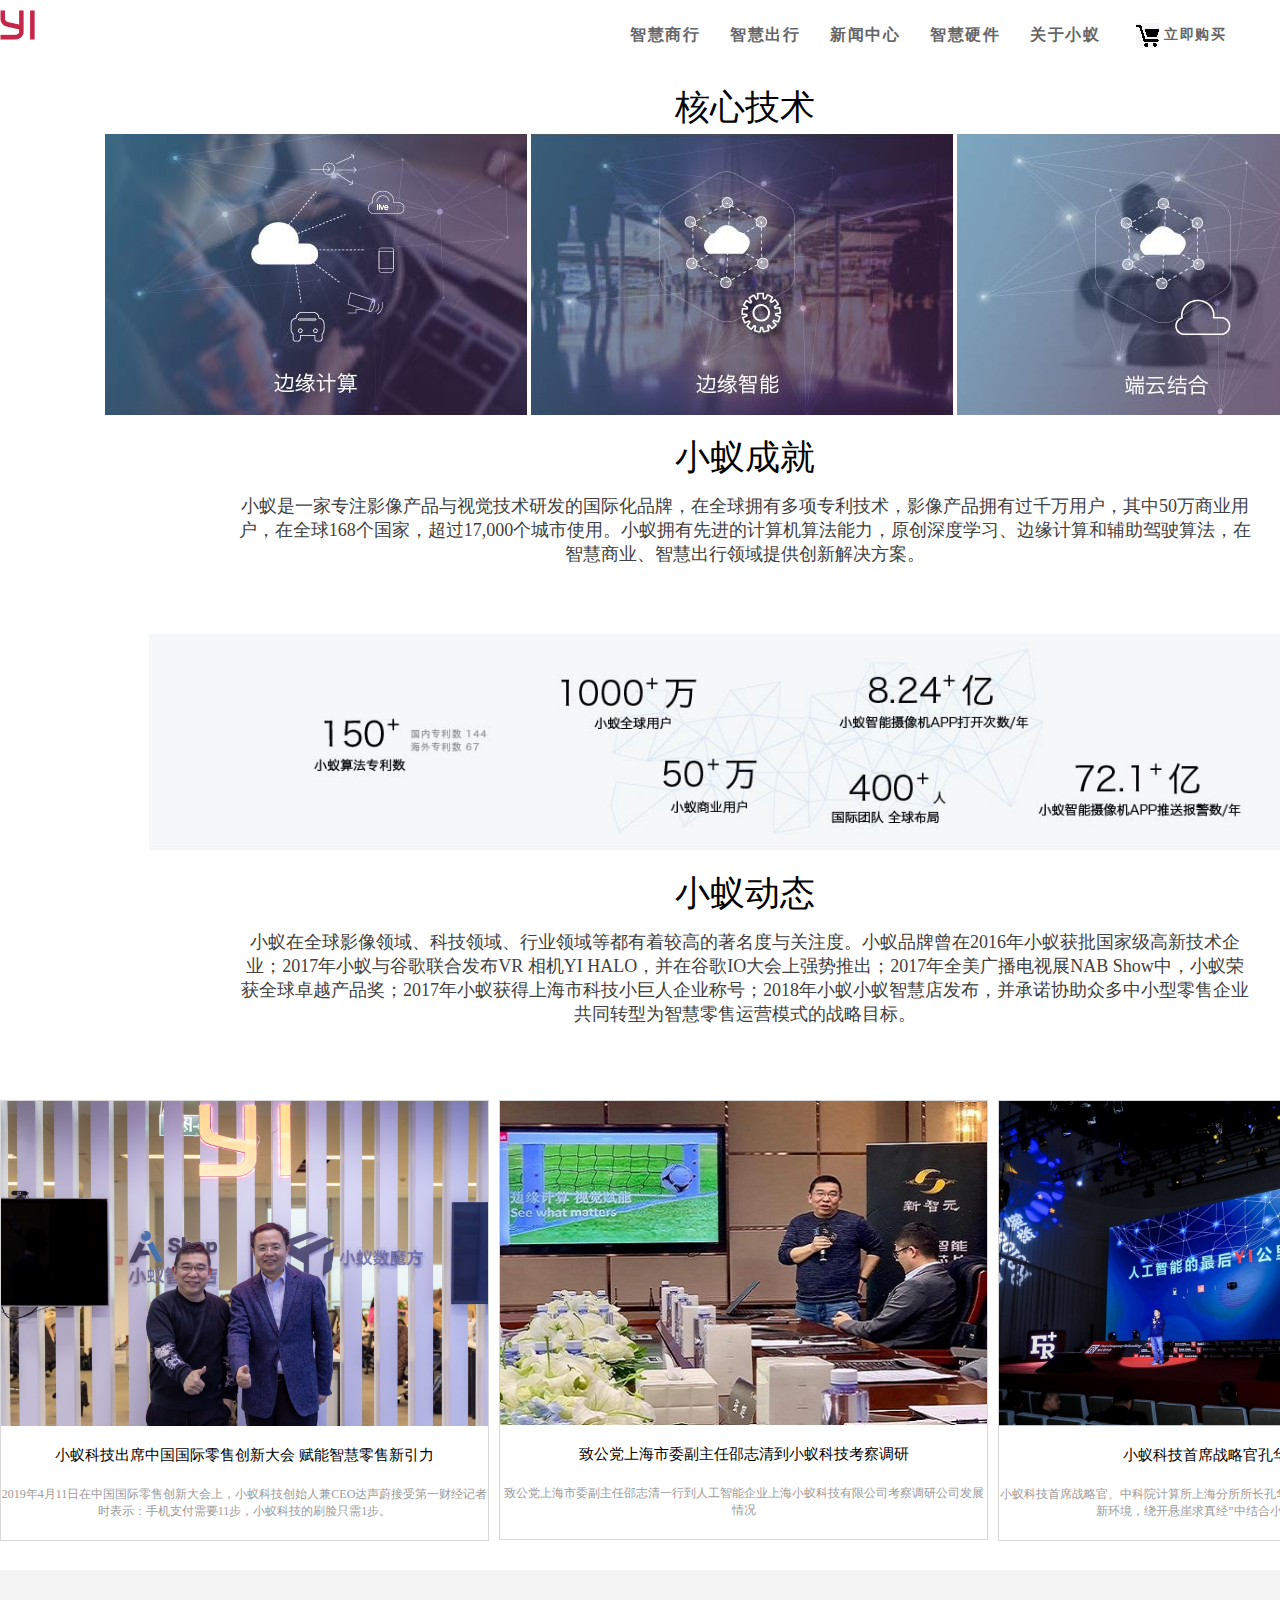
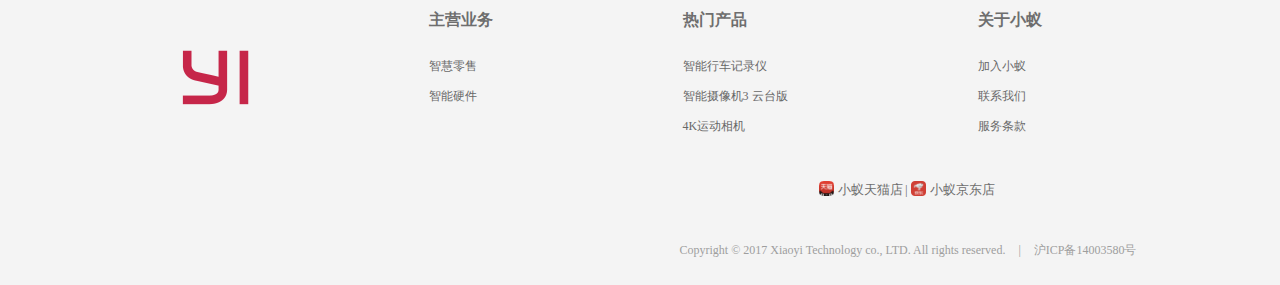
==== xiaoyi/index.html @ 7c3c794a "Add files via upload" ====
<!DOCTYPE html>
<html>
	<head>
		<meta charset="utf-8" />
		<title></title>
	</head>
	<link rel="stylesheet" type="text/css" href="css/xiaoY.css"/>
	<script src="js/jquery-2.1.0.js" type="text/javascript" charset="utf-8"></script>
	<script src="js/xiaoY.js" type="text/javascript" charset="utf-8"></script>
	<body>
		<div class="nav">
			<div class="navMa">
				<div class="navMa-one"><img class="navMa-one-img" src="" /></div>
				<div class="navMa-two">
					<ul class="navMa-two-ul">
						<li><a class="navA" href="#"></a></li>
						<li><a class="navA" href="#"></a></li>
						<li><a class="navA" href="#"></a></li>
						<li id="navYc"><a class="navA" href="#"></a></li>
						<li><a class="navA" href="#"></a></li>
						<li id="gM">
							<a href="#"></a>
							<div id="navDm">
								<div><img src=""/><a href="#"></a></div>
								<div><img src=""/><a href="#"></a></div>
							</div>
						</li>
					</ul> 
				</div>
			</div>
		</div>
		<div class="navDis">
			<div class="navDis-con"></div>
		</div>
		<video id="vM" autoplay="autoplay" loop="loop">
			<source id="sM" src="img/006_1.mp4" type="video/mp4"></source>
		</video>
		<div style="width:100%;height:350px;">
			<span class="con-Sp"></span>
			<div class="con-iM">
				<img src=""/>
				<img src=""/>
				<img src=""/>
			</div>
		</div>
		<div style="width:100%;height:200px;">
			<span class="con-Sp2"></span>
			<div class="con-Spx">
				<span class="con-iM2"></span>
			</div>
		</div>
		<img id="rsU" src=""/>
		<div style="width:100%;height:250px;">
			<span class="con-Sp2 Sp3"></span>
			<div class="con-Spx">
				<span class="con-iM2 Sp4"></span>
			</div>
		</div>
		<div class="lon">
			<ul>
				<li><img src=""/><a href="#"></a><p></p></li>
				<li style="margin-left:10px;margin-right:10px;"><img src=""/><a href="#"></a><p></p></li>
				<li><img src=""/><a href="#"></a><p></p></li>
			</ul>
		</div>
		<div class="footerTop">
			<div class="footer">
				<div class="footer1">
					<img class="footer1Im" src=""/>
					<div class="footer1Vl">
						<div class="footCf">
							<div class="tit"></div>
							<div>
								<p><a href="#"></a></p>
								<p><a href="#"></a></p>
							</div>
						</div>
						<div class="footCf">
							<div class="tit"></div>
							<div>
								<p><a href="#"></a></p>
								<p><a href="#"></a></p>
								<p><a href="#"></a></p>
							</div>
						</div>
						<div class="footCf fCf1">
							<div class="tit"></div>
							<div>
								<p><a href="#"></a></p>
								<p><a href="#"></a></p>
								<p><a href="#"></a></p>
							</div>
						</div>
					</div>
					<div class="fotwie">
						<img src=""/>
						<p></p>
					</div>
					<div class="fothm">
						<p></p>
						<p></p>
					</div>
				</div>
				<div class="fotjDo">
					<a href="#"><img src=""/><span></span></a>|
					<a href="#"><img src=""/><span></span></a>
				</div>
				<div class="fotpm">
					<span></span>|
					<span><a href="#"></a></span>
				</div>
			</div>
		</div>
	</body>
</html>
---- xiaoyi/css/xiaoY.css ----
*{
	margin: 0;
	padding: 0;
	list-style: none;
	text-decoration: none;
}
body{
	width: 100%;
	min-width: 1490px;
}
.nav{
	width: 100%;
	height:70px;
	position: fixed;
	background:white;
	z-index:5;
}
.navMa{
	width: 1280px;
	height:70px;
	margin: 0 auto;
}
.navMa-one{
	line-height:70px;
	height:70px;
	float: left;
}
.navMa-one-img{
	width: 35px;
	height: 30px;
}
.navMa-two{
	width: 665px;
	height:70px;
	text-align: center;
	line-height: 70px;
	float: right;
}
.navMa-two-ul li{
	width: 100px;
	height: 70px;
	float: left;
	font-size: 16px;
    font-weight: 600;
    letter-spacing: 1.5px;
}
.navMa-two-ul li a{
	color:#666;
}
#gM{
	padding-left:30px;
	font-size: 14px;
	color:#808080;
}
#vM{
	width: 100%;
	height: 100%;
	margin-top:-70px;
}
.navDis{
	border-top: 1px solid #dae1e6;
	width: 100%;
	height:130px;
	position: fixed;
	background:white;
	top:70px;
	z-index:4;
	display: none;
}
.navDis-con{
	width: 60%;
	height:100px;
	text-align: right;
	margin: 0 auto;
	padding-top: 16px;
}
.navDisR{
	width: 110px;
	text-align: center;
	float:right;
	line-height:100%;
}
.navDisIm{
	cursor: pointer;
	vertical-align: middle;
	padding-bottom: 15px;
}
.navDisTx{
	font-size: 12px;
    letter-spacing: 1px;
    color: rgb(102, 102, 102);
}
.nav2{
	padding-bottom: 12px;
}
.nav3{
	padding-top: 18px;
	padding-bottom: 18px;
}
.nav4{
	padding-top: 17px;
	padding-bottom: 16px;
}
.nav5{
	padding-bottom: 17px;
}
.nav6{
	padding-top:22px;
	padding-bottom:32px;
}
#navDm{
	width: 100px;
	height:70px;
	background: white;
	margin-left:-10px;
	text-align: center;
	display: none;
}
#navDm div:first-child{
	margin-top:-20px;
	height: 25px;
}
#navDm div img{
	width: 15%;
}
#navDm div a{
	color: #303233;
    font-size: 12px;
    font-weight: 200;
    white-space: nowrap;
    line-height: 1;
}
.con-Sp{
	width: 100%;
	height:50px;
	text-align: center;
	display: inline-block;
	font-size:35px;
}
.con-iM{
	width: 1280px;
	height: 285px;
	margin: 0 auto;
}
.con-Sp2{
	width: 100%;
	height:50px;
	text-align: center;
	display: inline-block;
	font-size:35px;
	margin-bottom:10px;
}
.con-Spx{
	width: 68%;
	margin: 0 auto;
}
.Sp3{
	margin-top:20px;
}
.con-iM2{
	width:100%;
	height:56px;
	display: inline-block;
	font-size:18px;
	color:#414141;
	text-align: center;
}
#rsU{
	width: 80%;
	display: block;
	margin:0 auto;
}
.lon{
	width:1522.39px;
	height:450px;
	text-align: center;
	margin:0 auto;
	overflow: hidden;
}
.lon ul li {
	width:32%;
	height:70%;
	float: left;
	border:1px solid #d8d8d8;
}
.lon ul li img{
	width:100%;
	float: left;
}
.lon ul li a{
	width:100%;
	height:40px;
	padding-top:20px;
	font-size:15px;
	text-align: center;
	float: left;
	color:#000;
}
.lon ul li p{
	padding-top:0;
	padding-bottom:20px;
	width:100%;
	font-size:12px;
	text-align: center;
	color:#9b9b9b;
}
.footerTop{
	width: 100%;
	min-width:1816px;
	height:315px;
	background: #f4f4f4;
	margin-top:20px;
}
.footer{
	width: 80%;
	height:87%;
	margin: 0 auto;
	padding-top:40px;
}
.footer1{
	width: 100%;
	height:130px;
	position: relative;
	margin-bottom:20px;
}
.footer1Im{
	width:67px;
	height:55px;
    vertical-align: top;
    margin-top:40px;
    float: left;
    margin-right: 180px;
}
.footer1Vl{
	width: 800px;
	height: 130px;
	float: left;
}
.footCf{
	float: left;
	margin-right:190px;
}
.tit{
	font-size: 16px;
    color: #6e6e6e;
    line-height: 20px;
    margin-bottom: 20px;
    font-weight: bold;
}
.footCf div p{
	height:30px;
	line-height: 30px;
	text-align: left;
}
.footCf div p a{
	font-size:12px;
	color:#686868;
}
.fCf1{
	margin-right:80px;
}
.fotwie{
	float: right;
	text-align: center;
	font-size:12px ;
	color:#686868;
}
.fothm{
	float:right;
	margin-right:50px;
}
.fothm p:first-child{
	font-size: 36px;
	color: #333333;
	letter-spacing: 1px;
    font-weight: bold;
}
.fothm p:last-child{
	margin-top: 20px;
    font-size: 18px;
    text-align: center;
}
.fotjDo{
	margin-top: 40px;
	width: 100%;
	height:40px;
	text-align: center;
    font-size: 13px;
    line-height: 20px;
    padding-bottom: 20px;
    color: #6e6e6e;
}
.fotjDo a{
	color: #6e6e6e;
}
.fotjDo a img{
	width: 15px;
	margin-bottom:-2px;
    margin-right: 4px;
}
.fotjDo a span{
	padding-right: 2px;
}
.fotpm{
	width: 100%;
    text-align: center;
    font-size: 12px;
    color: #9e9e9e;
    line-height: 20px
}
.fotpm span{
	margin: 0 10px;
}
.fotpm span a{
	color: #9e9e9e;
}
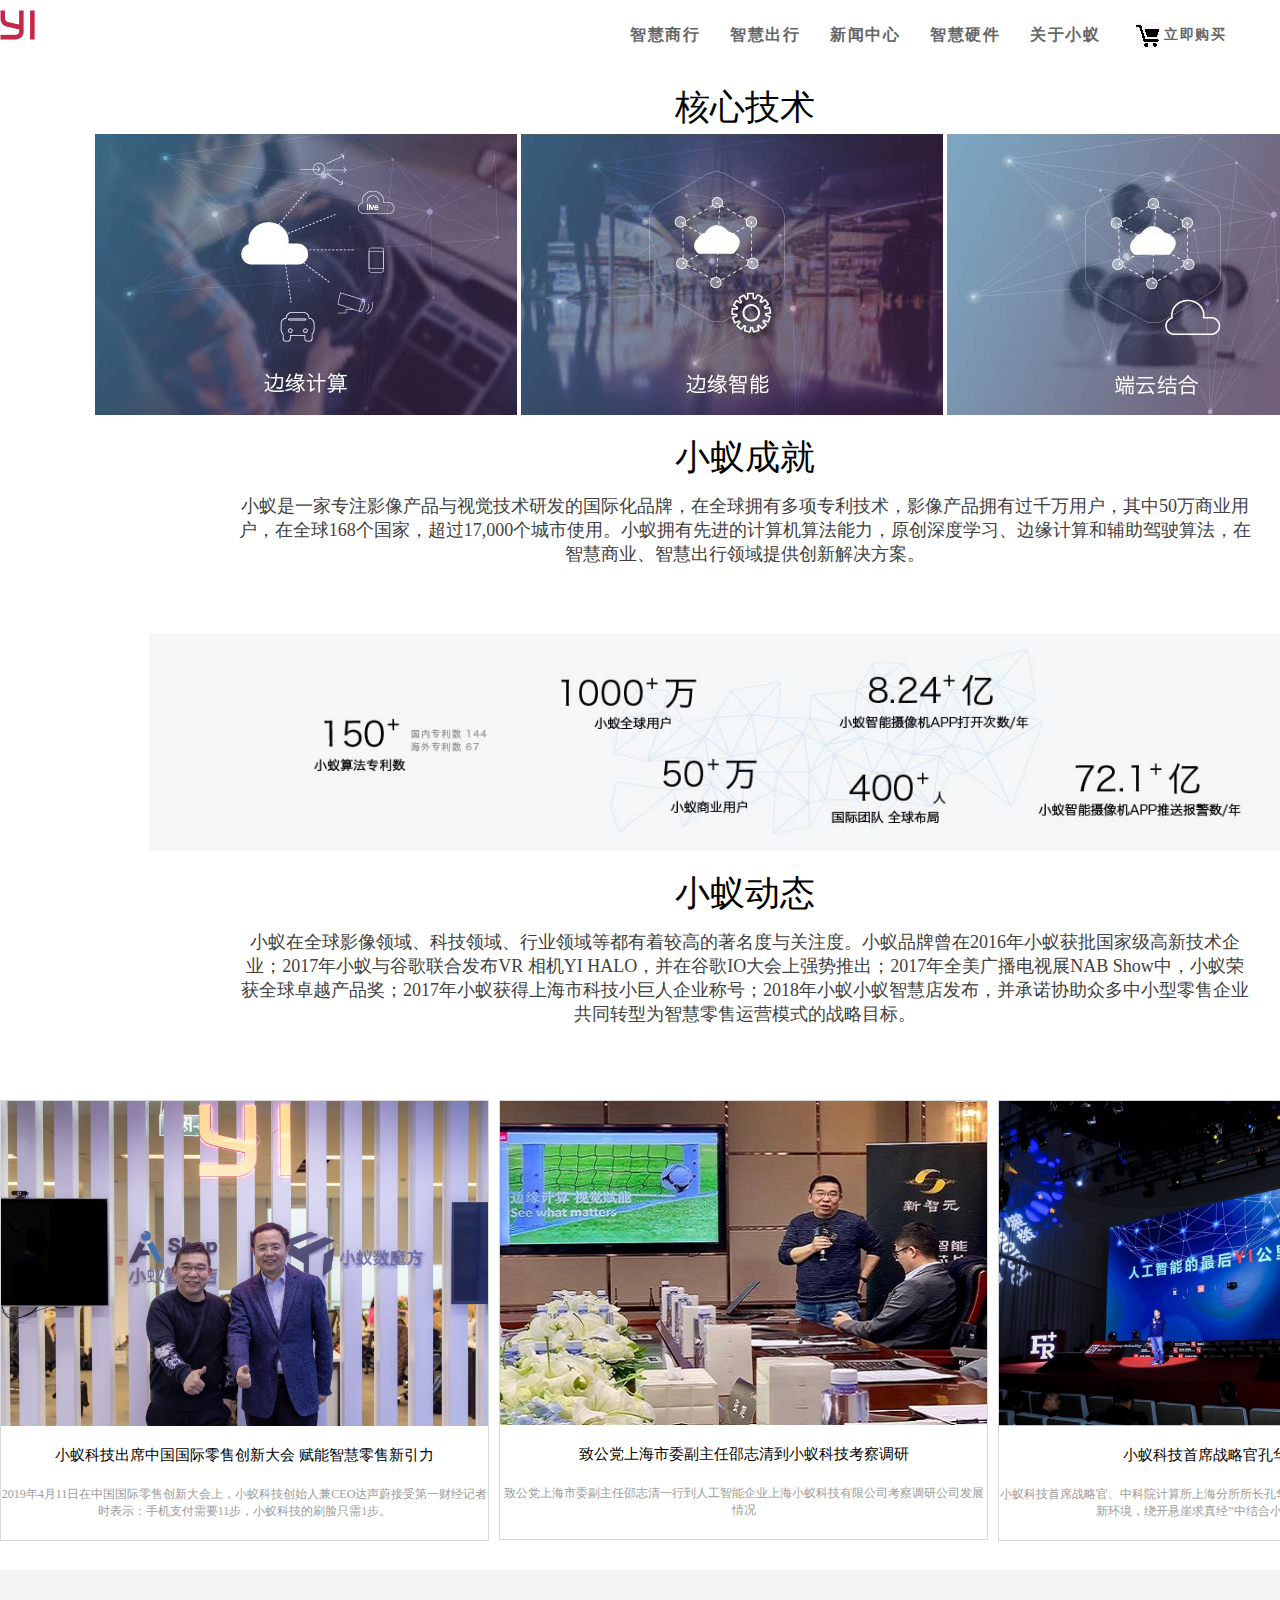
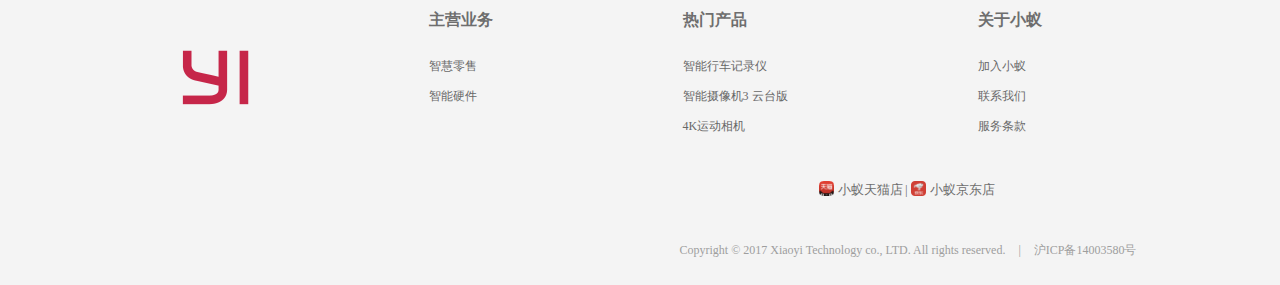
==== commit 571d7bda: "6.11" ====
--- a/xiaoyi/index.html
+++ b/xiaoyi/index.html
@@ -10,19 +10,19 @@
 	<body>
 		<div class="nav">
 			<div class="navMa">
-				<div class="navMa-one"><img class="navMa-one-img" src="" /></div>
+				<div class="navMa-one"><a href="index.html"><img class="navMa-one-img" src="" /></a></div>
 				<div class="navMa-two">
 					<ul class="navMa-two-ul">
-						<li><a class="navA" href="#"></a></li>
-						<li><a class="navA" href="#"></a></li>
-						<li><a class="navA" href="#"></a></li>
-						<li id="navYc"><a class="navA" href="#"></a></li>
-						<li><a class="navA" href="#"></a></li>
+						<li><a class="navA" href="new_file01.html"></a></li>
+						<li><a class="navA" href="new_file02.html"></a></li>
+						<li><a class="navA dmJs" href="#"></a></li>
+						<li id="navYc"><a class="navA dmJs" href="#"></a></li>
+						<li><a class="navA dmJs" href="#"></a></li>
 						<li id="gM">
-							<a href="#"></a>
+							<a href="#" class="dmJs"></a>
 							<div id="navDm">
-								<div><img src=""/><a href="#"></a></div>
-								<div><img src=""/><a href="#"></a></div>
+								<div><img src=""/><a href="#" class="dmJs"></a></div>
+								<div><img src=""/><a href="#" class="dmJs"></a></div>
 							</div>
 						</li>
 					</ul> 
@@ -58,9 +58,9 @@
 		</div>
 		<div class="lon">
 			<ul>
-				<li><img src=""/><a href="#"></a><p></p></li>
-				<li style="margin-left:10px;margin-right:10px;"><img src=""/><a href="#"></a><p></p></li>
-				<li><img src=""/><a href="#"></a><p></p></li>
+				<li><img src=""/><a href="#" class="dmJs"></a><p></p></li>
+				<li style="margin-left:10px;margin-right:10px;"><img src=""/><a href="#" class="dmJs"></a><p></p></li>
+				<li><img src=""/><a href="#" class="dmJs"></a><p></p></li>
 			</ul>
 		</div>
 		<div class="footerTop">
@@ -71,24 +71,24 @@
 						<div class="footCf">
 							<div class="tit"></div>
 							<div>
-								<p><a href="#"></a></p>
-								<p><a href="#"></a></p>
+								<p><a href="#" class="dmJs"></a></p>
+								<p><a href="#" class="dmJs"></a></p>
 							</div>
 						</div>
 						<div class="footCf">
 							<div class="tit"></div>
 							<div>
-								<p><a href="#"></a></p>
-								<p><a href="#"></a></p>
-								<p><a href="#"></a></p>
+								<p><a href="#" class="dmJs"></a></p>
+								<p><a href="#" class="dmJs"></a></p>
+								<p><a href="#" class="dmJs"></a></p>
 							</div>
 						</div>
 						<div class="footCf fCf1">
 							<div class="tit"></div>
 							<div>
-								<p><a href="#"></a></p>
-								<p><a href="#"></a></p>
-								<p><a href="#"></a></p>
+								<p><a href="#" class="dmJs"></a></p>
+								<p><a href="#" class="dmJs"></a></p>
+								<p><a href="#" class="dmJs"></a></p>
 							</div>
 						</div>
 					</div>
@@ -102,12 +102,12 @@
 					</div>
 				</div>
 				<div class="fotjDo">
-					<a href="#"><img src=""/><span></span></a>|
-					<a href="#"><img src=""/><span></span></a>
+					<a href="#" class="dmJs"><img src=""/><span></span></a>|
+					<a href="#" class="dmJs"><img src=""/><span></span></a>
 				</div>
 				<div class="fotpm">
 					<span></span>|
-					<span><a href="#"></a></span>
+					<span><a href="#" class="dmJs"></a></span>
 				</div>
 			</div>
 		</div>
--- a/xiaoyi/css/xiaoY.css
+++ b/xiaoyi/css/xiaoY.css
@@ -138,7 +138,7 @@
 	font-size:35px;
 }
 .con-iM{
-	width: 1280px;
+	width: 1300px;
 	height: 285px;
 	margin: 0 auto;
 }
@@ -314,4 +314,4 @@
 .fotpm span a{
 	color: #9e9e9e;
 }
-    
+    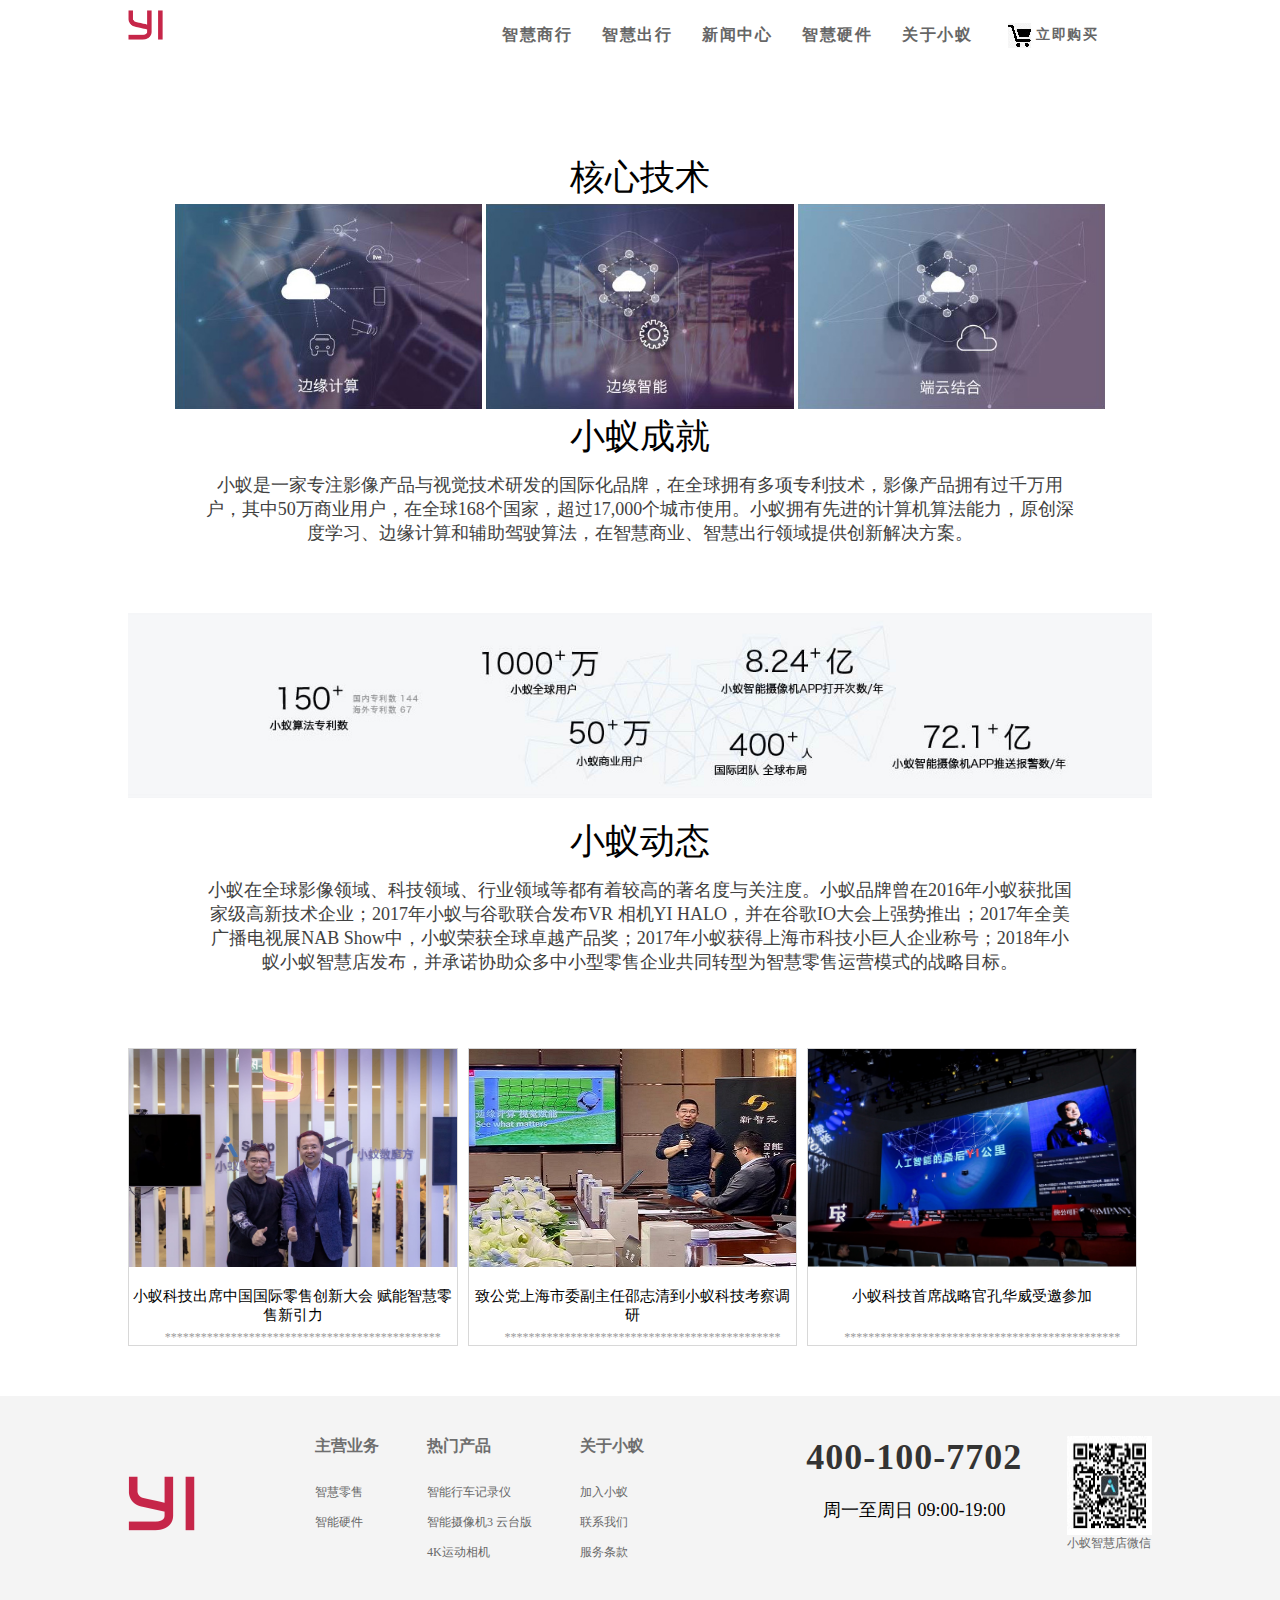
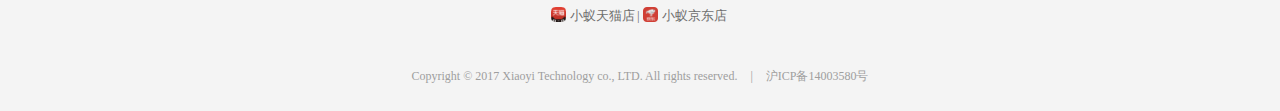
==== commit 9114cef8: "6.17" ====
--- a/xiaoyi/index.html
+++ b/xiaoyi/index.html
@@ -6,8 +6,7 @@
 	</head>
 	<link rel="stylesheet" type="text/css" href="css/xiaoY.css"/>
 	<script src="js/jquery-2.1.0.js" type="text/javascript" charset="utf-8"></script>
-	<script src="js/xiaoY.js" type="text/javascript" charset="utf-8"></script>
-	<body>
+	<script src="js/xiaoY.js" type="text/javascript" charset="utf-8"></script><body>
 		<div class="nav">
 			<div class="navMa">
 				<div class="navMa-one"><a href="index.html"><img class="navMa-one-img" src="" /></a></div>
@@ -35,7 +34,7 @@
 		<video id="vM" autoplay="autoplay" loop="loop">
 			<source id="sM" src="img/006_1.mp4" type="video/mp4"></source>
 		</video>
-		<div style="width:100%;height:350px;">
+		<div style="width:100%;" >
 			<span class="con-Sp"></span>
 			<div class="con-iM">
 				<img src=""/>
@@ -58,9 +57,27 @@
 		</div>
 		<div class="lon">
 			<ul>
-				<li><img src=""/><a href="#" class="dmJs"></a><p></p></li>
-				<li style="margin-left:10px;margin-right:10px;"><img src=""/><a href="#" class="dmJs"></a><p></p></li>
-				<li><img src=""/><a href="#" class="dmJs"></a><p></p></li>
+				<li>
+					<div>
+						<img src="" />
+						<a href="#" class="dmJs"></a>
+						<p></p>
+					</div>
+				</li>
+				<li>
+					<div style="margin-left:10px;margin-right:10px;">
+						<img src="" />
+						<a href="#" class="dmJs"></a>
+						<p></p>
+					</div>
+				</li>
+				<li>
+					<div>
+						<img src="" />
+						<a href="#" class="dmJs"></a>
+						<p></p>
+					</div>
+				</li>
 			</ul>
 		</div>
 		<div class="footerTop">
--- a/xiaoyi/css/xiaoY.css
+++ b/xiaoyi/css/xiaoY.css
@@ -6,7 +6,7 @@
 }
 body{
 	width: 100%;
-	min-width: 1490px;
+	min-width: 1170px;
 }
 .nav{
 	width: 100%;
@@ -14,9 +14,10 @@
 	position: fixed;
 	background:white;
 	z-index:5;
+	min-width:900px;
 }
 .navMa{
-	width: 1280px;
+	width: 80%;
 	height:70px;
 	margin: 0 auto;
 }
@@ -55,7 +56,7 @@
 #vM{
 	width: 100%;
 	height: 100%;
-	margin-top:-70px;
+	
 }
 .navDis{
 	border-top: 1px solid #dae1e6;
@@ -138,9 +139,13 @@
 	font-size:35px;
 }
 .con-iM{
-	width: 1300px;
-	height: 285px;
-	margin: 0 auto;
+	width:80%;
+	text-align: center;
+	margin:0 auto;
+	
+}
+.con-iM img{
+	width: 30%;
 }
 .con-Sp2{
 	width: 100%;
@@ -171,23 +176,22 @@
 	margin:0 auto;
 }
 .lon{
-	width:1522.39px;
-	height:450px;
-	text-align: center;
-	margin:0 auto;
+	width: 80%;
+	text-align: center;
+	margin:0 auto 50px;
 	overflow: hidden;
 }
-.lon ul li {
+.lon ul li  div{
 	width:32%;
-	height:70%;
 	float: left;
 	border:1px solid #d8d8d8;
-}
-.lon ul li img{
+	overflow: hidden;
+}
+.lon ul li div img{
 	width:100%;
 	float: left;
 }
-.lon ul li a{
+.lon ul li div a{
 	width:100%;
 	height:40px;
 	padding-top:20px;
@@ -196,17 +200,18 @@
 	float: left;
 	color:#000;
 }
-.lon ul li p{
+.lon ul li div p{
 	padding-top:0;
 	padding-bottom:20px;
 	width:100%;
 	font-size:12px;
 	text-align: center;
 	color:#9b9b9b;
+	display: inline-block;
+	padding: 0 10px;
 }
 .footerTop{
 	width: 100%;
-	min-width:1816px;
 	height:315px;
 	background: #f4f4f4;
 	margin-top:20px;
@@ -222,23 +227,25 @@
 	height:130px;
 	position: relative;
 	margin-bottom:20px;
+	display: flex;
 }
 .footer1Im{
 	width:67px;
 	height:55px;
     vertical-align: top;
     margin-top:40px;
-    float: left;
-    margin-right: 180px;
+    margin-right: 120px;
+    display: flex;
+    order:1; 
 }
 .footer1Vl{
-	width: 800px;
+	width: 50%;
 	height: 130px;
-	float: left;
+	display: flex;
+	order:2; 
 }
 .footCf{
-	float: left;
-	margin-right:190px;
+	flex-grow:2;
 }
 .tit{
 	font-size: 16px;
@@ -260,22 +267,33 @@
 	margin-right:80px;
 }
 .fotwie{
-	float: right;
+	width: 85px;
 	text-align: center;
 	font-size:12px ;
+	display: flex;
 	color:#686868;
+	flex-wrap: wrap;
+	order:4; 
 }
 .fothm{
-	float:right;
-	margin-right:50px;
+	width: 320px;
+	height: 0;
+	display: flex;
+	margin-right:10px;
+	flex-wrap: wrap;
+	justify-content: space-between;
+	order:3; 
 }
 .fothm p:first-child{
 	font-size: 36px;
 	color: #333333;
 	letter-spacing: 1px;
     font-weight: bold;
+    width: 100%;
+    text-align: center;
 }
 .fothm p:last-child{
+	width: 100%;
 	margin-top: 20px;
     font-size: 18px;
     text-align: center;
@@ -289,6 +307,7 @@
     line-height: 20px;
     padding-bottom: 20px;
     color: #6e6e6e;
+    
 }
 .fotjDo a{
 	color: #6e6e6e;
